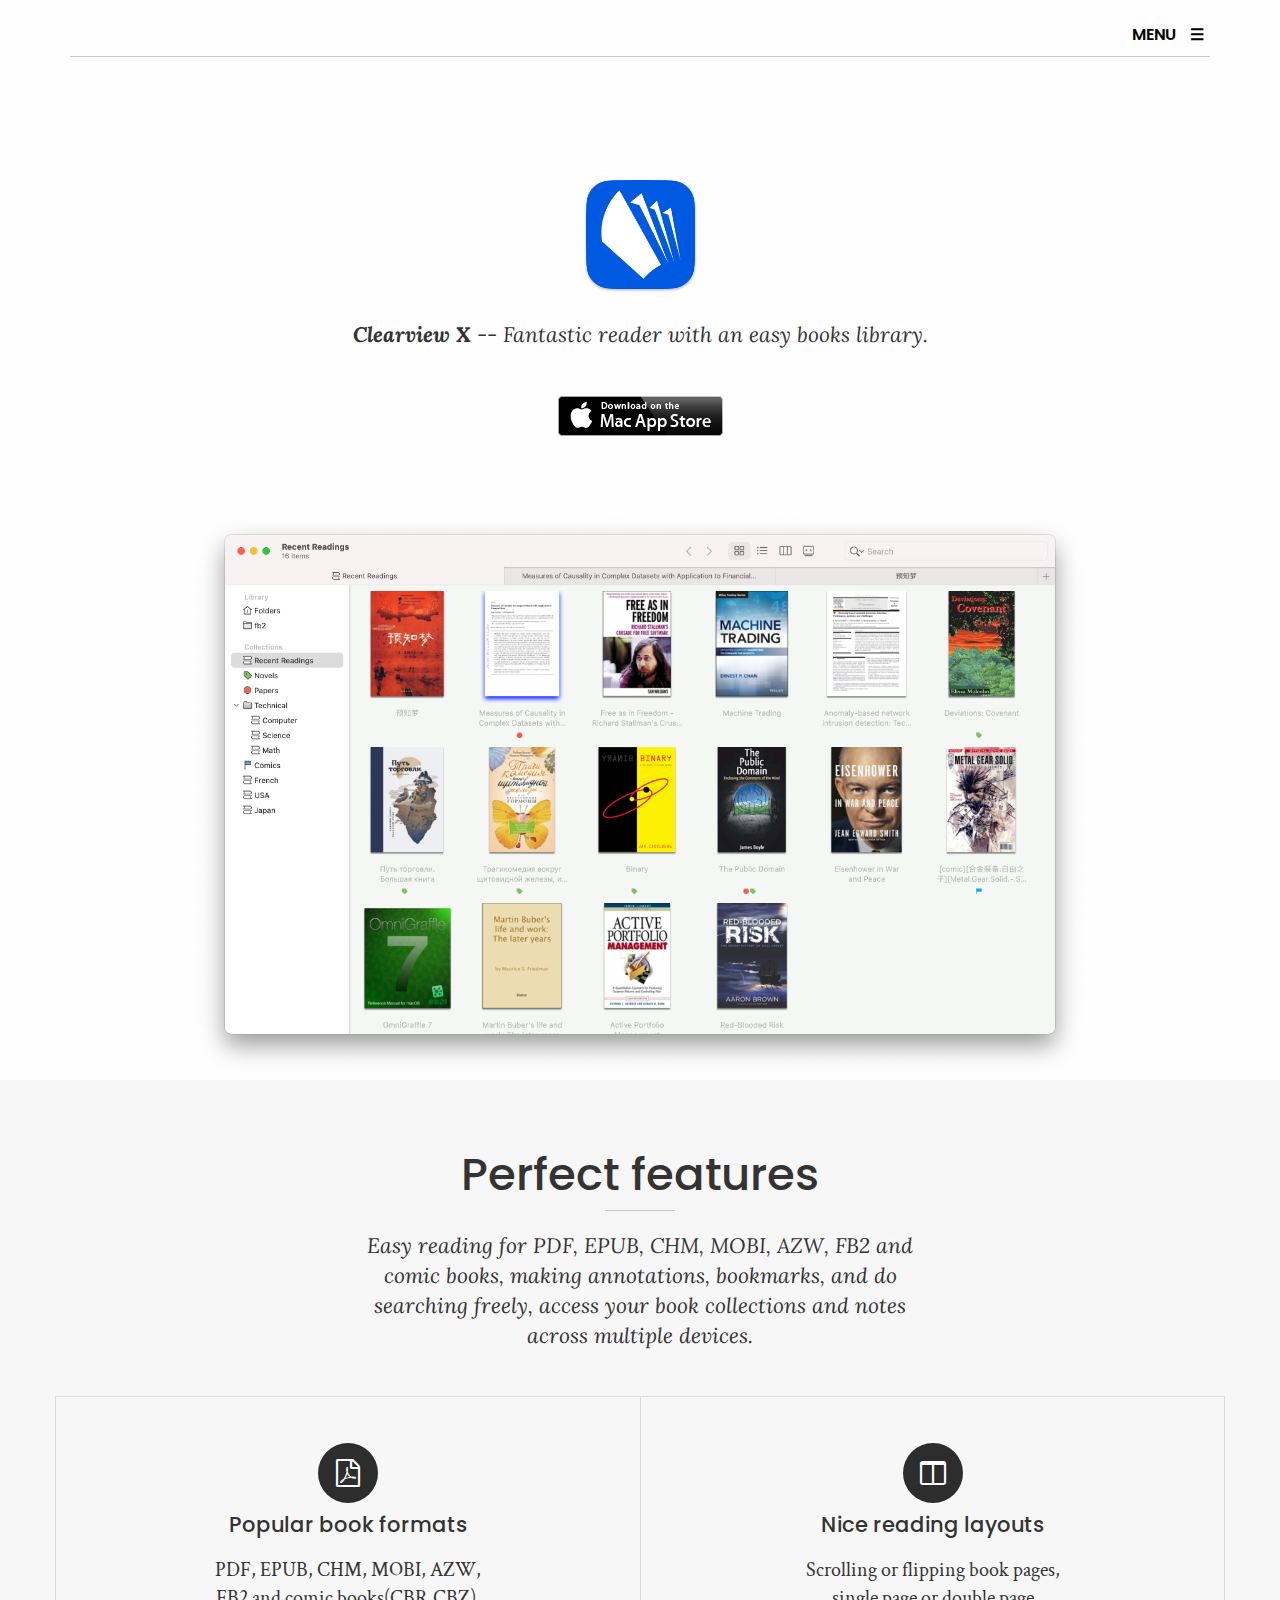
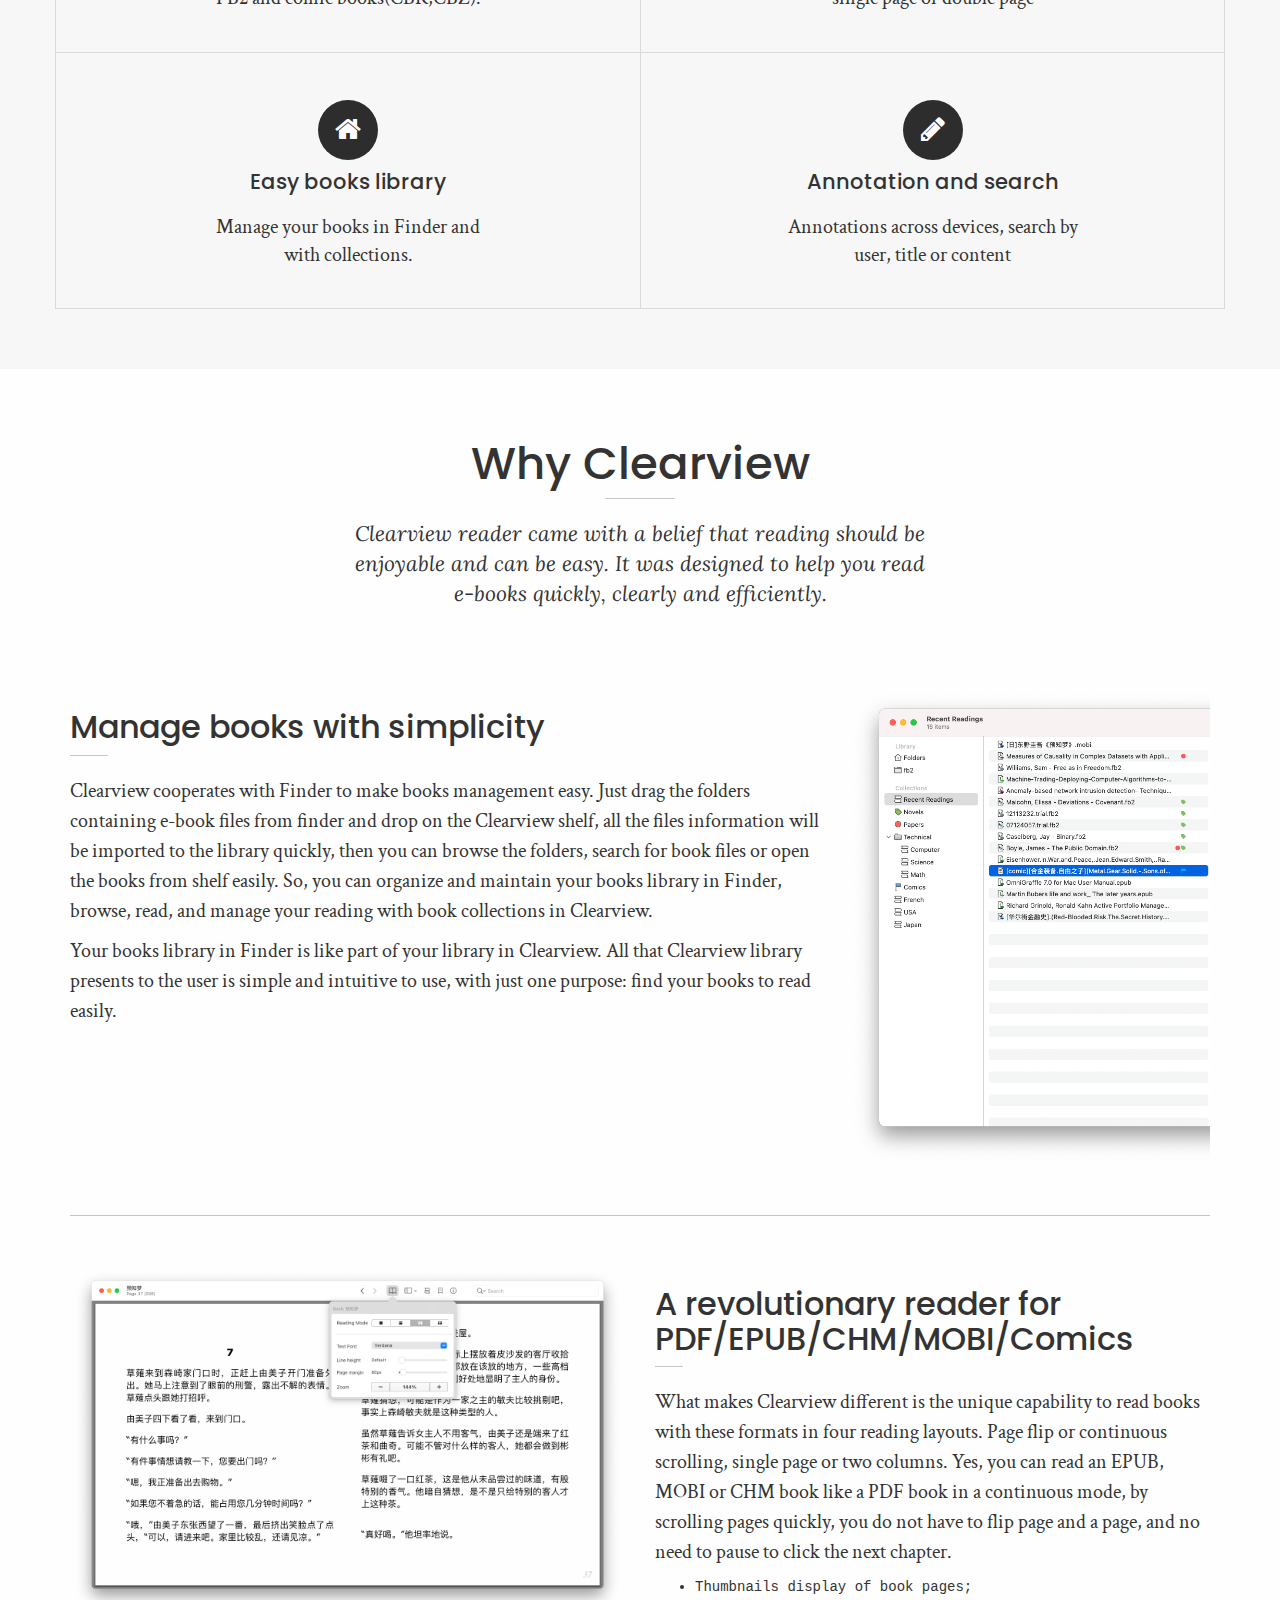
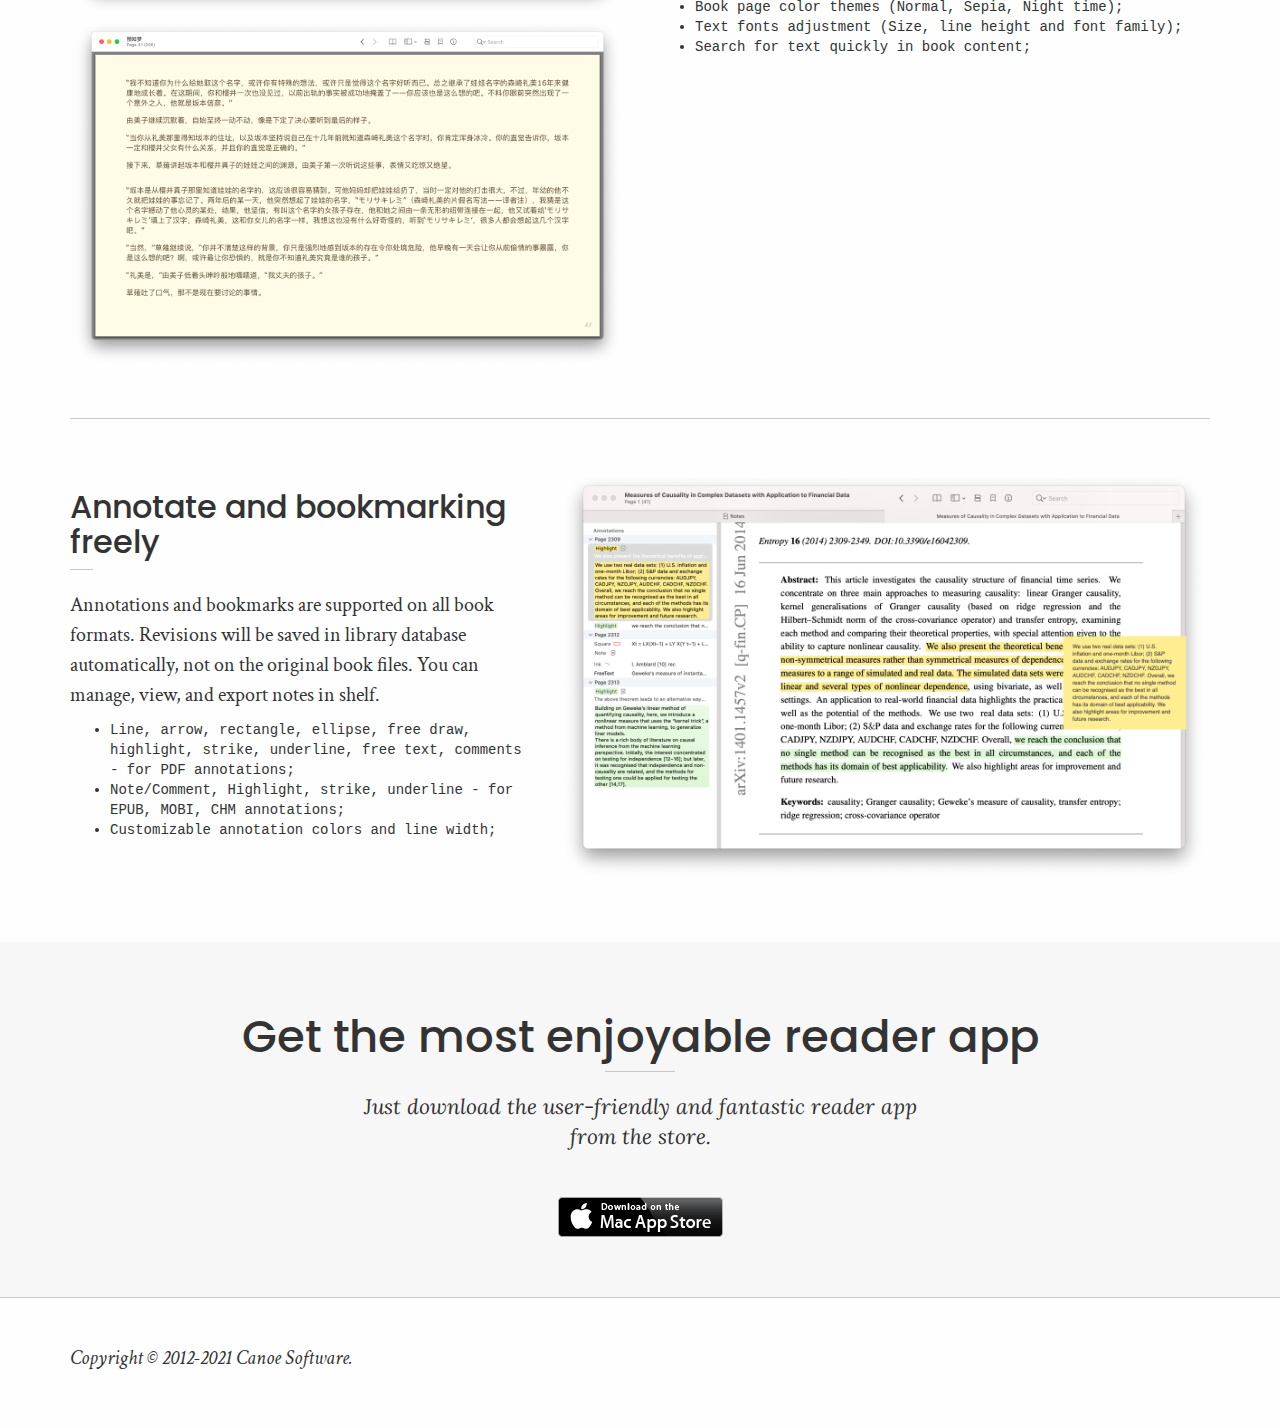
==== clearview-x/index.html @ f9626e82 "clearview-x" ====
<!DOCTYPE html>
<html>
<head>
    <meta charset="utf-8">
    <meta http-equiv="X-UA-Compatible" content="IE=edge">
    <meta name="viewport" content="width=device-width, initial-scale=1">
    <meta name="description" content="">
    <meta name="author" content="">
    <link rel="stylesheet" type="text/css" href="assets/css/bootstrap.min.css">
    <link rel="stylesheet" type="text/css" href="assets/font-awesome/css/font-awesome.min.css">
    <link href="https://fonts.googleapis.com/css?family=Lora:400i" rel="stylesheet">
    <link href="https://fonts.googleapis.com/css?family=Poppins:400,600" rel="stylesheet">
    <link href="https://fonts.googleapis.com/css?family=Crimson+Text" rel="stylesheet">
    <link rel="stylesheet" type="text/css" href="assets/css/style.css">
    <script type="text/javascript" src="assets/js/script.js" ></script>
    <title>Clearview X - fantastic reader on Mac</title>
</head>
<body>
<!-- div used to make the body blur -->
    <div class="overlay" id="overlay" onclick="closeNav()"></div>

    <section class="head index-part-1">
        <div class="head-bar">
            <div class="container">
              <div class="row">
                <div class="col-lg-6 col-xs-6 col-sm-6 col-md-6">
                </div>
                <div class="col-lg-6 col-xs-6 col-sm-6 col-md-6 text-right">
                    <div id="mySidenav" class="sidenav text-center">
                        <a href="javascript:void(0)" class="closebtn" onclick="closeNav()">&times;</a><br>
                        <a href="index.html">Home</a><hr>
                        <a href="help/index.html">Help</a><hr>
                    </div>
                    <div class="main" id="main">
                      <a href="#" onclick="openNav()">MENU &#9776;</a>
                    </div>
                </div>
              </div>
              <hr>
          </div>
          </div>
          <div class="wow">
          <div class="container">
            <div class="row">
               <div class="wow-logo">
                  <img class="img-responsive img-logo" src="assets/img/clearviewx.png">
               </div> 
               <div class="font-1 helmet text-center">
                 <p><strong>Clearview X</strong> -- Fantastic reader with an easy books library.</p>
               </div>
               <div class="wow-btn text-center">
                <a href="https://apps.apple.com/cn/app/clearviewx/id1557106464"><img src="assets/img/Clearview-MacAppStoreBadge.png" align=middle /></a>
               </div>
            </div>
          </div>
        </div>
    </section>
 
    <section class="index-part-2">
         <div class="container">

            <div class="row">
               <div class="text-center">
                 <h2>Perfect features</h2>
               </div>
               <hr class="hr-mid">
               <div class="sub-text text-center">
                     <p class="font-1">
                        Easy reading for PDF, EPUB, CHM, MOBI, AZW, FB2 and comic books, making annotations, bookmarks, and do searching freely, access your book collections and notes across multiple devices.
                     </p>
               </div>
           </div>

            <div class="row">

                <div class="col-xs-12 col-lg-6 col-sm-6 col-md-6 col-block">
                      <div class="block text-center block-first">
                                 <div class="icon">
                                    <i class="fa fa-file-pdf-o fa-2x"></i>
                                 </div>  
                                   <h4>Popular book formats</h4>
                                   <p class="font-2">PDF, EPUB, CHM, MOBI, AZW, FB2 and comic books(CBR,CBZ).</p>
                        </div>   
                </div>
                <div class="col-xs-12 col-lg-6 col-sm-6 col-md-6 col-block">
                      <div class="block text-center block-second">
                             <div class="icon">
                                  <i class="fa fa-columns fa-2x"></i>
                             </div>  
                              <h4>Nice reading layouts</h4>
                              <p class="font-2">Scrolling or flipping book pages, single page or double page</p>                                       
                      </div>
                </div>
            </div>

            <div class="row">
                <div class="col-xs-12 col-lg-6 col-sm-6 col-md-6 col-block">
                    <div class="block text-center block-third">
                                 <div class="icon">
                                     <i class="fa fa-home fa-2x"></i>
                                 </div>  
                                   <h4>Easy books library</h4>
                                   <p class="font-2">Manage your books in Finder and with collections.</p>
                    </div>   
                </div>
                <div class="col-xs-12 col-lg-6 col-sm-6 col-md-6 col-block">
                    <div class="block text-center block-last">
                            <div class="icon">
                                 <i class="fa fa-pencil fa-2x"></i>
                            </div>  
                            <h4>Annotation and search</h4>
                            <p class="font-2">Annotations across devices, search by user, title or content</p>                                        
                      </div>
                    </div>
                </div>
            </div>
    </section>

    <section class="index-part-3">
        <div class="container">
                <div class="row why-div">
                  <div class="text-center">
                         <h2>Why Clearview</h2>
                  </div>
                       <hr class="hr-mid">
                       <div class="sub-text text-center">
                             <p class="font-1">
                                Clearview reader came with a belief that reading should be enjoyable and can be easy. It was designed to help you read e-books quickly, clearly and efficiently.
                             </p>
                       </div>
                </div>

                <div class="row">
                    <div class="col-lg-8 col-sm-12 col-md-8 col-xs-12">
                     <div class="holder-para">
                      <h3>Manage books with simplicity</h3>
                      <hr class="hr-short">
                      <p class="font-2">
                            Clearview cooperates with Finder to make books management easy. Just drag the folders containing e-book files from finder and drop on the Clearview shelf, all the files information will be imported to the library quickly, then you can browse the folders, search for book files or open the books from shelf easily. So, you can organize and maintain your books library in Finder, browse, read, and manage your reading with book collections in Clearview. 
                      </p><p class="font-2">
                      Your books library in Finder is like part of your library in Clearview. All that Clearview library presents to the user is simple and intuitive to use, with just one purpose: find your books to read easily.
                      </p>
                     </div>
                    </div>
                    <div class="col-lg-4 col-xs-12 col-sm-12 col-md-4">
                            <div class="holder-img">
                              <img class="img-responsive center-block" src="assets/img/collections.png">
                            </div>
                    </div>
                </div>

                <hr class="line-full">
                
                <div class="row"> 
                    <div class="col-lg-6 col-xs-12 col-sm-12 col-md-6 col-md-push-6">
                     <div class="holder-para">
                      <h3>A revolutionary reader for PDF/EPUB/CHM/MOBI/Comics</h3>
                      <hr class="hr-short">
                      <p class="font-2">
                        What makes Clearview different is the unique capability to read books with these formats in four reading layouts. Page flip or continuous scrolling, single page or two columns. Yes, you can read an EPUB, MOBI or CHM book like a PDF book in a continuous mode, by scrolling pages quickly, you do not have to flip page and a page, and no need to pause to click the next chapter.
                      </p>
                      <p class="font-2">
                      <ul>
                        <li>Thumbnails display of book pages;</li>
                        <li>Book page color themes (Normal, Sepia, Night time);</li>
                        <li>Text fonts adjustment (Size, line height and font family);</li>
                        <li>Search for text quickly in book content;</li>
                        </ul>
                    </p>
                     </div>
                    </div>
                    <div class="col-lg-6 col-xs-12 col-sm-12 col-md-6 col-md-pull-6">
                            <div class="holder-img">
                              <img class="img-responsive center-block" src="assets/img/reading.png">
                            </div>
                            <div class="holder-img">
                              <img class="img-responsive center-block" src="assets/img/reading2.png">
                            </div>
                    </div> 
                </div>

                <hr class="line-full">
                
                <div class="row">
                    <div class="col-lg-5 col-xs-12 col-sm-12 col-md-5">
                     <div class="holder-para">
                      <h3>Annotate and bookmarking freely</h3>
                      <hr class="hr-short">
                      <p class="font-2">
                        Annotations and bookmarks are supported on all book formats. Revisions will be saved in library database automatically, not on the original book files. You can manage, view, and export notes in shelf.
                        <ul>
                        <li>Line, arrow, rectangle, ellipse, free draw, highlight, strike, underline, free text, comments - for PDF annotations;</li>
                        <li>Note/Comment, Highlight, strike, underline - for EPUB, MOBI, CHM annotations;</li>
                        <li>Customizable annotation colors and line width;</li>
                        </ul>                      
                        </p>
                     </div>
                    </div>
                    <div class="col-lg-7 col-xs-12 col-sm-12 col-md-7">
                            <div class="holder-img">
                              <img class="img-responsive center-block" src="assets/img/annotations.png">
                            </div>
                    </div>
                </div>
        </div>
    </section>
                
    <section class="index-part-4">
         <div class="container">
                
                <div class="row">
                       <div class="text-center">
                         <h2>Get the most enjoyable reader app</h2>
                       </div>
                       <hr class="hr-mid">
                       <div class="sub-text text-center">
                             <p class="font-1">
                                Just download the user-friendly and fantastic reader app from the store.
                             </p>
                       </div>
                </div>

                <div class="row text-center">
                <a href="https://apps.apple.com/cn/app/clearviewx/id1557106464"><img src="assets/img/Clearview-MacAppStoreBadge.png" align=middle /></a>
                </div>
          </div>
    </section>

    <section class="footer">
      <div class="container">
        <div class="row">
          <div class="col-lg-5 col-md-5 col-sm-5 col-xs-5">
            <div class="footer-p1">
                    <p class="font-2">Copyright © 2012-2021 Canoe Software.</p>
            </div>
          </div>
        </div>
      </div>
    </section>
 
</body>
</html>
---- clearview-x/assets/css/style.css ----
html, body{
  min-height: 100%;
}
body{
  position: relative;
}
*{
    outline: none;
}
.overlay{
  position: absolute;
  top: 0;
  left: 0;
  width: 0%;
  height: 0%;
  z-index: 9;
  background-color: rgba(0,0,0,0.5); /*dim the background*/
}
.sidenav {
    height: 100%;
    width: 0;
    position: fixed;
    z-index: 10;
    top: 0;
    right: 0;
    background-color: white;
    overflow-x: hidden;
    transition: 0.5s;
    padding-top: 5%;
}
.main a{
    color: black;
    text-decoration: none;
    font-size: 16px;
    cursor:pointer;
    word-spacing: 10px;
    font-weight: 600;

}
.sidenav a {
    padding: 5%;
    text-decoration: none;
    color: #818181;
    display: block;
    transition: 0.3s;
    font-size: 16px;
    letter-spacing: 2px;
}
.sidenav hr{
    margin-bottom: 5px;
    margin-top: 6px;
}

.sidenav a:hover, .offcanvas a:focus{
    color: #2c2b2b;
}

.sidenav .closebtn {
    position: absolute;
    top: 0;
    right: 25px;
    font-size: 36px;
    margin-left: 50px;
}

#main {
    transition: margin-left .5s;
    padding-right: 6px;
    padding-top: 15px;
}

/*@media screen and (max-height: 450px) {
  .sidenav {padding-top: 15px;}
  .sidenav a {font-size: 18px;}
}*/

.menu-ul{
    text-align: center;
}
.menu-ul li{
    list-style-type: none;
}
body {
    background-color: #fefefe;
    transition: background-color .5s;
    font-family: monospace; 
}
.head-bar{
    padding-top: 1vh;
    max-height: 10vh;
}
.wow-logo{
    padding-bottom: 2vh;
    padding-top:10vh;
}
.img-logo{
    max-height: 15vh;
    margin-left: auto;
    margin-right: auto;
}
.helmet{
    max-height: 5vh;
}
.head{
    min-height: 120vh;
    background-image: url('../img/w1.png');
    position: relative;
    background-position: bottom;
    background-repeat: no-repeat;
    background-size:100vh;
}
.fix-bottom{
    text-align: bottom;

}
/*button {
    background-color: #fefefe;
    border-color: black;
    color: black;
    text-align: center;
    text-decoration: none;
    display: inline-block;
    font-size: 16px;
    border-radius: 50px;
    border-width: 1px;
    letter-spacing: 2px;

}*/
.wow-button{
    padding: 16px 60px;
    border: solid 1px black;
    color: black;
    text-align: center;
    text-decoration: none;
    display: inline-block;
    font-size: 16px;
    border-radius: 50px;
    letter-spacing: 2px;
}
.wow-button:hover{
    color: #ffffff;
    background-color: #2d2d2d;
    transition: .5s;
}
.font-1{
    font-family: 'Lora', serif;
    font-style: italic;
    font-size: 21px;
}
.hr-social{
    margin:0px;
    margin-top: 30px;
}
.index-part-2,.index-part-4,.index-part-3{
    padding-top: 50px;
    padding-bottom: 60px;
}
.index-part-2,.index-part-4{
    background-color: #f7f7f7;
}
hr{
    background-color: #c7c7c7; height: 1px; border: 0;
    margin-top: 1vh;
}
h1,h2,h4,h3,h5,a,button{
    font-family: 'Poppins', sans-serif;
}
h1{
    font-size: 55px;
}
h2{
    font-size:45px;
}
h3{
    font-size: 32px;
}
h4{
    font-size: 21px;
}
h5{
    font-size: 100%;
}
h6{
    font-size: 100%;
}
.sub-text{
    padding-right: 25%;
    padding-left: 25%;
    padding-bottom: 3%;   
}
.block{
    border-style: solid;
    border-color: #dcd9d9;
    border-width: 1px;
    margin-right: 0px;
    padding-top: 8%;
    padding-bottom: 5%;
    padding-left: 25%;
    padding-right: 25%;
}
.block-first{
    border-right: none;
    border-bottom: none;
}
.block-second{
    border-bottom: none;
}
.block-third{
    border-right: none;
}
.block p{
    line-height: 28px;
    padding-top: 10px;
}
.icon{
    background-color: #2d2d2d;
    color: white;
    display: table;
    width: 60px;
    height: 60px;
    border-radius: 100%;
    margin-right: auto;
    margin-left: auto;
}

i{
        display: table-cell; 
        vertical-align: middle;
        position: relative;
        top: 2%;
        transform: translateY(50%);
        
}
.font-2{
    font-family: 'Crimson Text', serif;
    font-size: 20px;
    line-height: 30px;
}
.round-img{
    display: table;
    width: 250px;
    height: 250px;
    border-radius: 100%;
}
.container-fluid{
    padding-left: 0px;
    padding-right: 0px;
}
.social{
    text-align: center;
    display: block;
    padding-top: 6%;
    padding-bottom: 5%;
}
.social ul{
    padding-left: 0px;
}
.social li{
    list-style-type: none;
    display: inline-block;
    border:1px solid #c8c2c2;
    margin-right: 5px;
    border-radius: 3px;
}
.social a{
    padding: 10px;
    color: black;
    text-align: center;
    text-decoration: none;
}

.social a:hover{
    color: #ffffff;
    background-color: #2d2d2d;
    transition: .5s;
}
.footer-p1,.footer-p2{
    padding-top: 10px;
    font-style: italic;
    font-size: 16px; 
}
.footer-p2{
    display: inline-block;
    text-align: right;
    padding-right: 0px;
    width: 100%;
}
i.fa-heart{
    transform:translateY(-20%);
    margin-bottom: 0px;
}
.footer{
    padding-top: 35px;
    padding-bottom: 45px;
    border-top: 1px solid #cccccc;
}
.generic-page{
    background-color: #f7f7f7; 
    padding-bottom: 30px;
}
.generic{
    padding-top: 25px;
}
.img-generic{
    padding-top: 15px;
    width: 100%;
    margin: 0px;
    padding-bottom: 60px;
}
.generic-p{
    padding-bottom: 20px;
    font-size: 18px;

}
.element-full{
    background-color: #f7f7f7; 
}
.element-page{
    padding-top: 25px;
}
.Element-heading{
    padding-top: 15px;
}
.Element-heading-para{
    padding-right: 380px;
}
.call-btn-1{
    border:1px solid black;
    border-radius: 30px;
    width:100%;
    margin-top: 20px;
    padding-top: 18px;
    padding-bottom: 18px;
    font-size: 12px;
}
.call-btn-2{
    border:1px solid black;
    border-radius: 25px;
    width:100%;
    margin-top: 20px;
    padding-top: 15px;
    padding-bottom: 15px;
    font-size: 12px;
}
.call-btn-3{
    border:1px solid black;
    border-radius: 25px;
    width:100%;
    margin-top: 20px;
    padding-top: 10px;
    padding-bottom: 10px;
    font-size: 12px;
}
.btn-line{
    padding-top: 5px;
}
.btn-line a:hover{
    color:white;
    background-color: black;
    transition: .5s;
}
.form-section{
    padding-top: 56px;
}
.col-block{
     padding-left:0px;padding-right:0px;
}

input,select,textarea{
     width: 100%;
    border:1px solid black;
    border-radius: 30px;
    font-family: 'Lora', serif;
    padding-top: 15px;
    padding-bottom: 15px;
    padding-left: 35px;
    margin-bottom: 30px;
}
textarea{
    padding-top: 28px;
}
.form-section h3{
    padding-bottom: 35px;
}
.form-section button{
    padding-top: 15px;
    padding-bottom: 15px;
    padding-left: 28px;
    padding-right: 28px;
    font-size: 13px;
    letter-spacing: 0px;
    margin-right: 5px;
    margin-bottom: 60px;
    border-radius: 50px;
    border:solid 1px black;
}
.form-section button:hover{
    color: #ffffff;
    background-color: #2d2d2d;
    transition: .5s;
}
.E-image img{
    padding-top: 50px;
}
.wow-btn{
     padding-top:4vh;
     padding-bottom:2vh;
}
.foot-img{
    margin-right: auto;
    margin-left: auto;
}
.why-div{
    margin-bottom:35px;
}
.line-full{
    margin-top:50px;margin-bottom:50px;
}
.hr-short{
     width:5%;
     margin-left: 0px;
}
.hr-mid{
    width: 6%;
    margin-left: auto;
    margin-right: auto;
}
.blockquote-row{
 padding-left:2%;
 padding-right: 18%;
}
.blockquote-side{
     border-left:thick solid black;padding-top:8px;
}
.blockquote-side.font-1{
    margin-left:12px;
}
.E-social{
    text-align:left;padding-top:36px;padding-bottom:0px;
}
.footer-p2 a{
    color: black;
    font-size: 14px;
}
@media screen and (min-width: 481px) and (max-width: 1200px) {

   .block{
    padding-top: 30px;
    padding-bottom: 15px;
    padding-left: 30px;
    padding-right: 30px;
   }
   .Element-heading-para{
    padding-right: 80px;
   }
   .footer-p1,.footer-p2{
    padding-top: 0px;
    font-size: 10px; 
    }
    .footer{
        padding-top: 15px;
        padding-bottom: 25px;
    }
    .footer-p2 a{
    font-size: 12px;
    }
}


@media only screen and (max-width: 480px) {
    .font-1{
        font-size: 18px;
    }
/*   .block{
    padding-top: 30px;
    padding-bottom: 20px;
    padding-left: 40px;
    padding-right: 40px;
   }*/
   .Element-heading-para{
    padding-right: 60px;
  }
    .footer-p1 p,.footer-p2 p{
    padding-top: 0px;
    font-size: 12px;
    letter-spacing: 0px;
    line-height: 14px; 
    }
    .footer-p2 p{
        line-height: 8px;
    }
    .footer-p2 a{
    font-size: 10px;
    }
    .footer{
        padding-top: 15px;
        padding-bottom: 25px;
    }
/*    .wow-logo{
    padding-bottom: 10px;
    padding-top: 40px;
    }*/
    .wow-btn{
     padding-top:20px;
     padding-bottom:5px;
    }
    input,select,textarea{
    padding-top: 8px;
    padding-bottom: 8px;
    padding-left: 20px;
    margin-bottom: 15px;
    }
    textarea{
        padding-top: 15px;
    }
    .call-btn-1{
    margin-top: 12px;
    padding-top: 12px;
    padding-bottom: 10px;
    font-size: 10px;
    }
    .call-btn-2{
        margin-top: 12px;
        padding-top: 7px;
        padding-bottom: 7px;
        font-size: 10px;
    }
    .call-btn-3{
        margin-top: 12px;
        padding-top: 5px;
        padding-bottom: 5px;
        font-size: 10px;
    }
    .head-bar{
    padding: auto;
    }
    /*.wow-logo{
        padding: auto;
    }*/
    button {
        padding: auto;

    }
    .generic{
    padding-top: 15px;
    }
    .generic img{
    padding-top: 10px;
    }
    h1{
    font-size: 38px;
    }
    h2{
        font-size:33px;
    }
    h3{
        font-size: 23px;
    }
    h4{
        font-size: 20px;
    }
    h5{
        font-size: 100%;
    }
    h6{
        font-size: 100%;
    }
}

/*This section for small height device*/
@media only screen and (max-height: 400px){
    .head-bar{
        padding-top: 1vh;
        max-height: 10vh;
    }
    .wow-logo{
        padding-bottom: 2vh;
        padding-top:10vh;
    }
    .img-logo{
        max-height: 30vh;
        margin-left: auto;
        margin-right: auto;
    }
    .helmet{
        max-height: 20vh;
    }
    .btn-1{
        padding-top: 3vh;
        padding-bottom: 3vh;
    }
    .head{
        min-height: 150vh;
        background-size:60vh;
    }
        .wow-btn{
         padding-top:10vh;
         padding-bottom:4vh;
    }
    
}
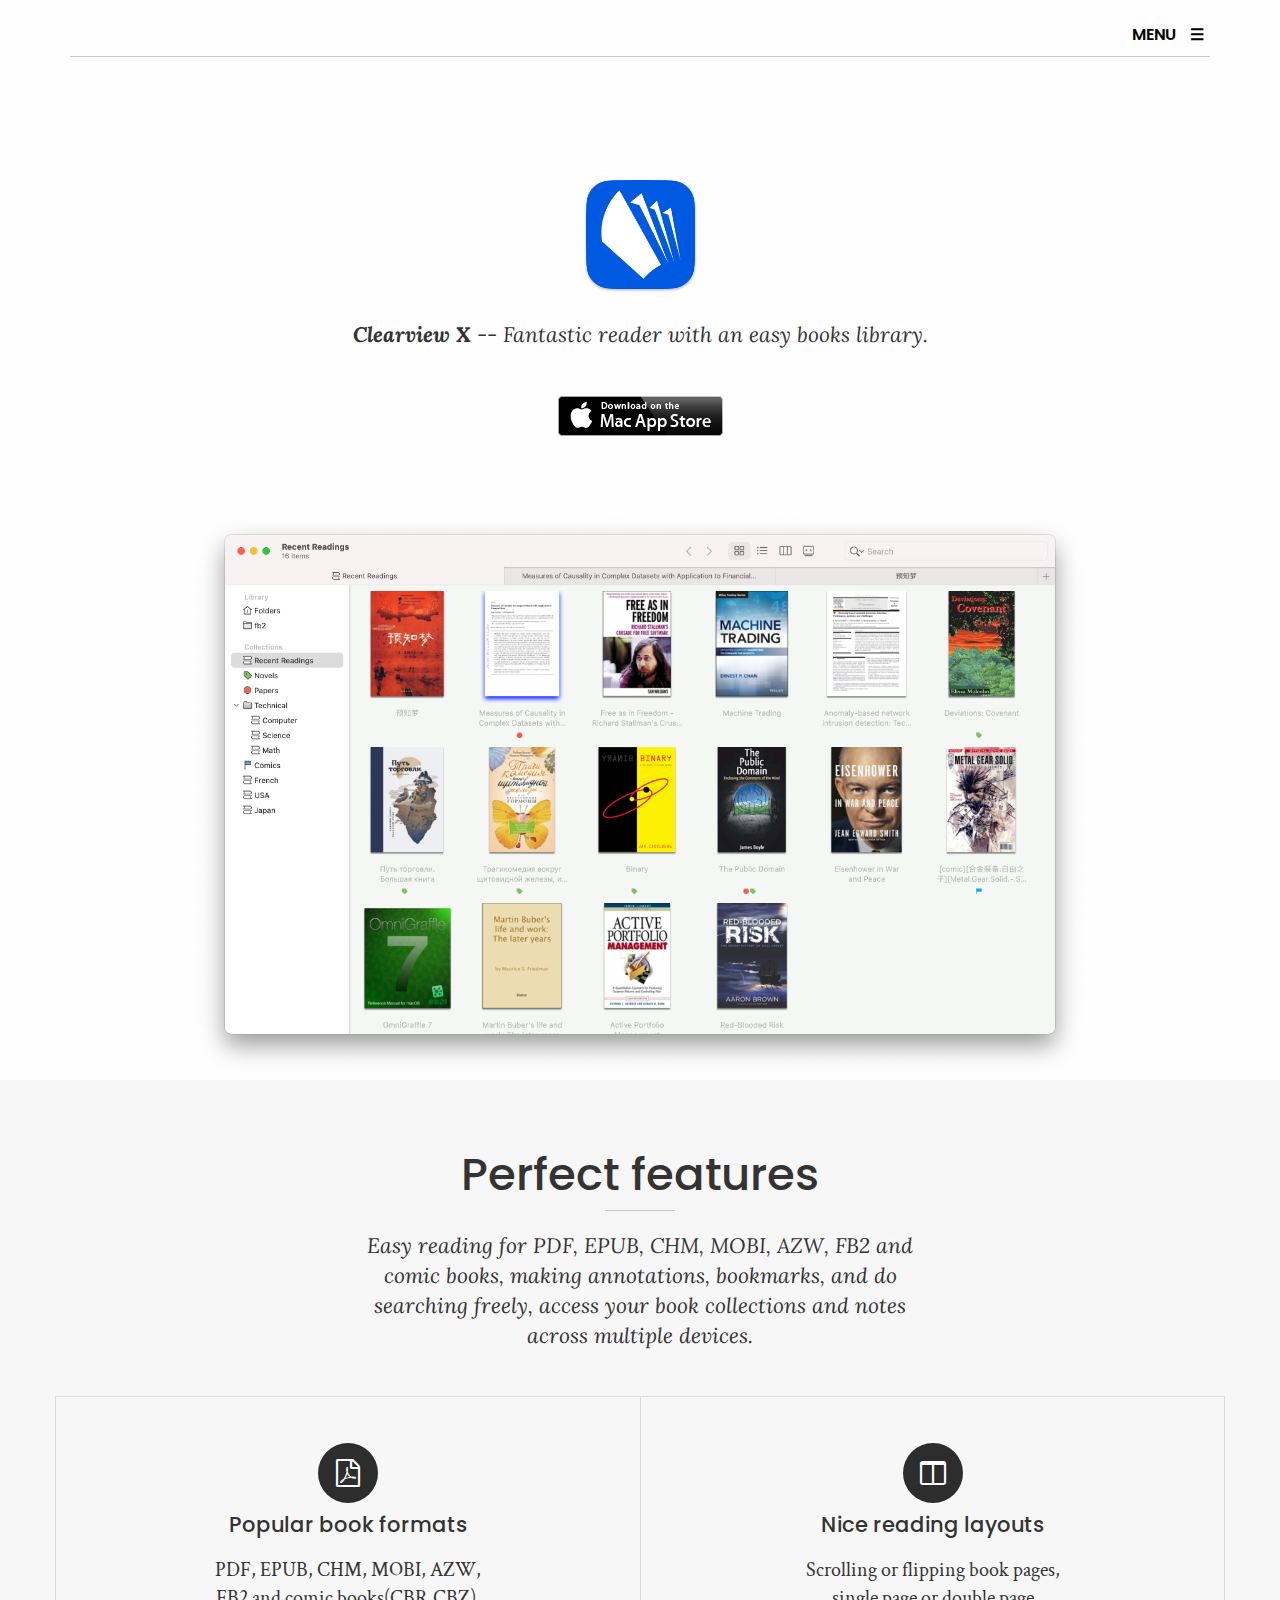
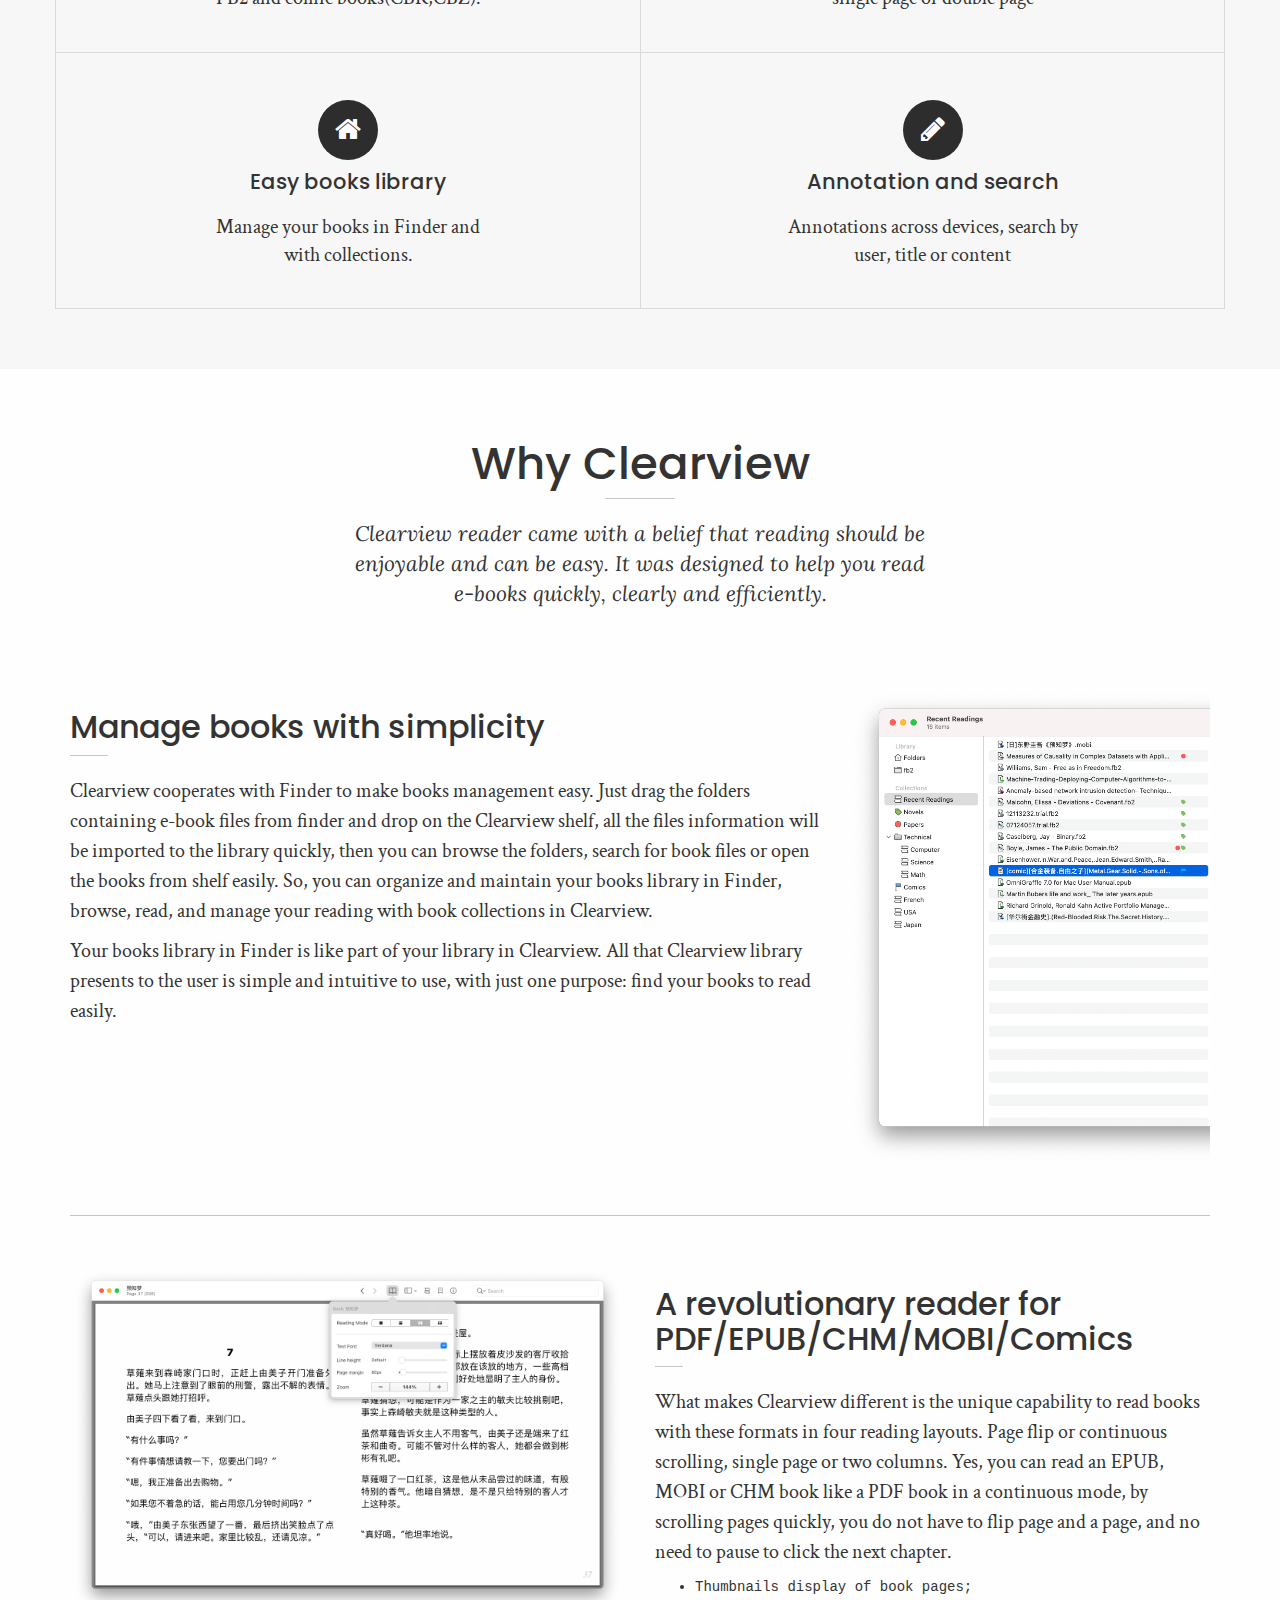
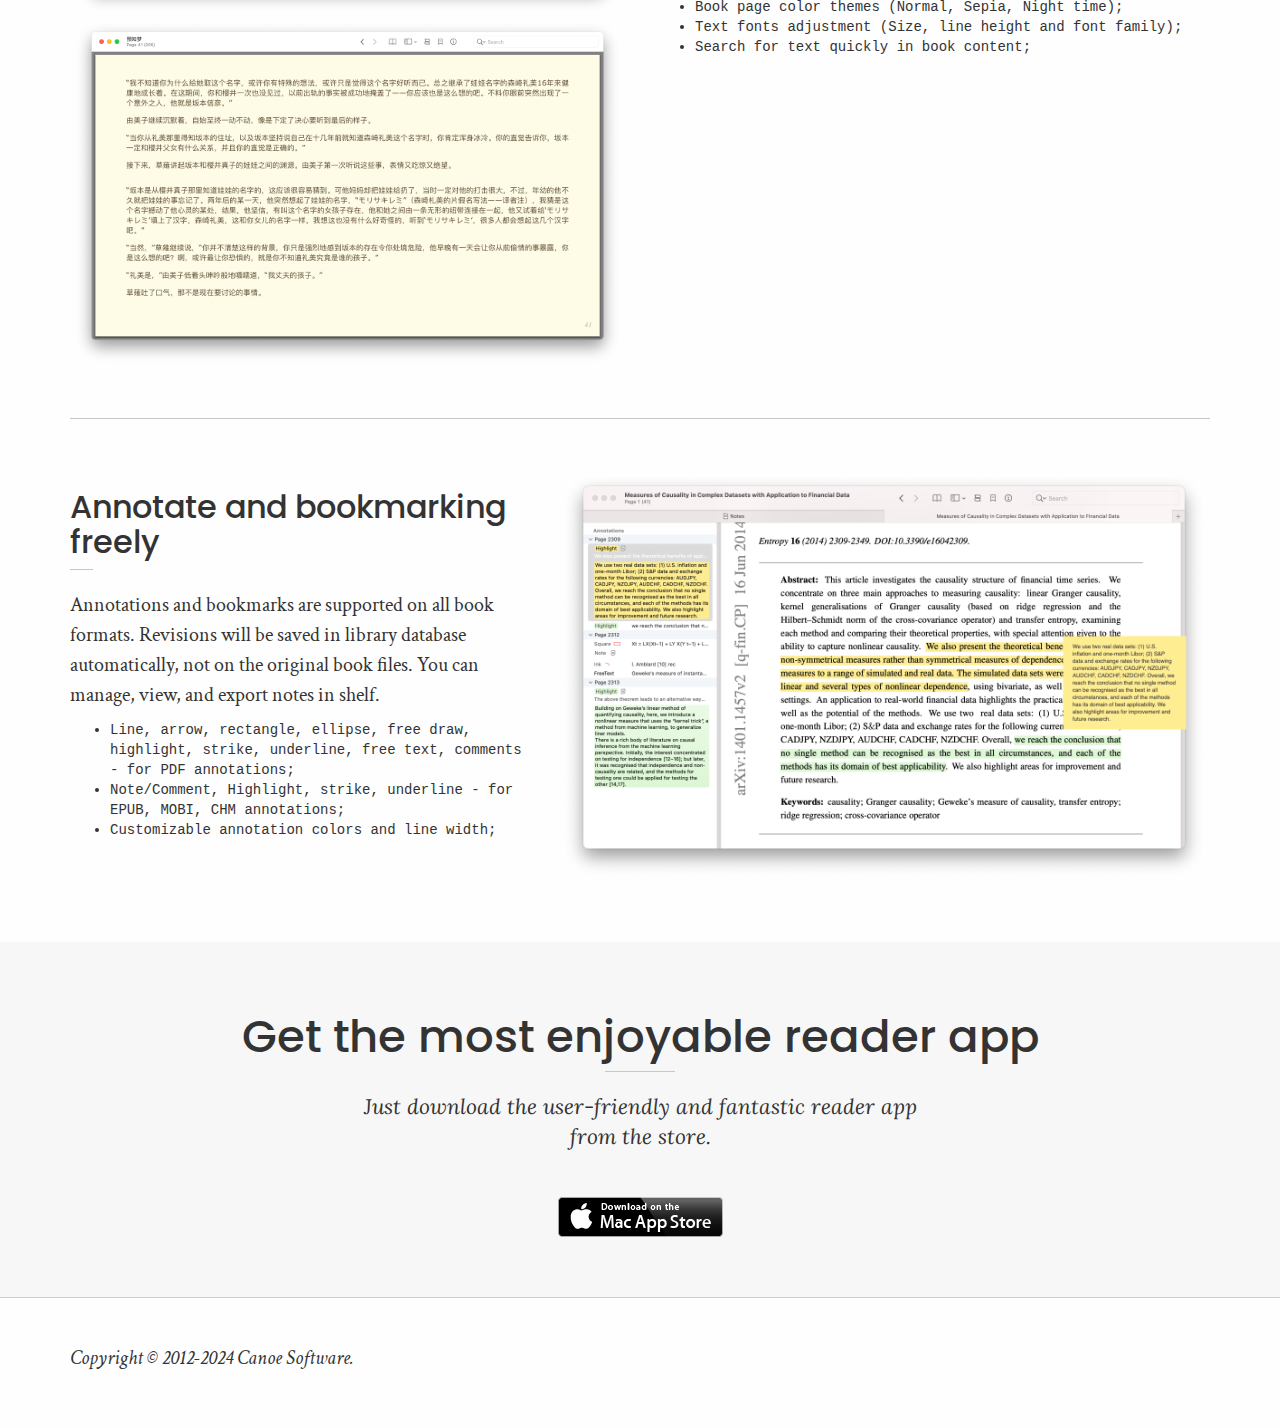
==== commit 3a9a427b: "year2024" ====
--- a/clearview-x/index.html
+++ b/clearview-x/index.html
@@ -231,7 +231,7 @@
         <div class="row">
           <div class="col-lg-5 col-md-5 col-sm-5 col-xs-5">
             <div class="footer-p1">
-                    <p class="font-2">Copyright © 2012-2021 Canoe Software.</p>
+                    <p class="font-2">Copyright © 2012-2024 Canoe Software.</p>
             </div>
           </div>
         </div>
